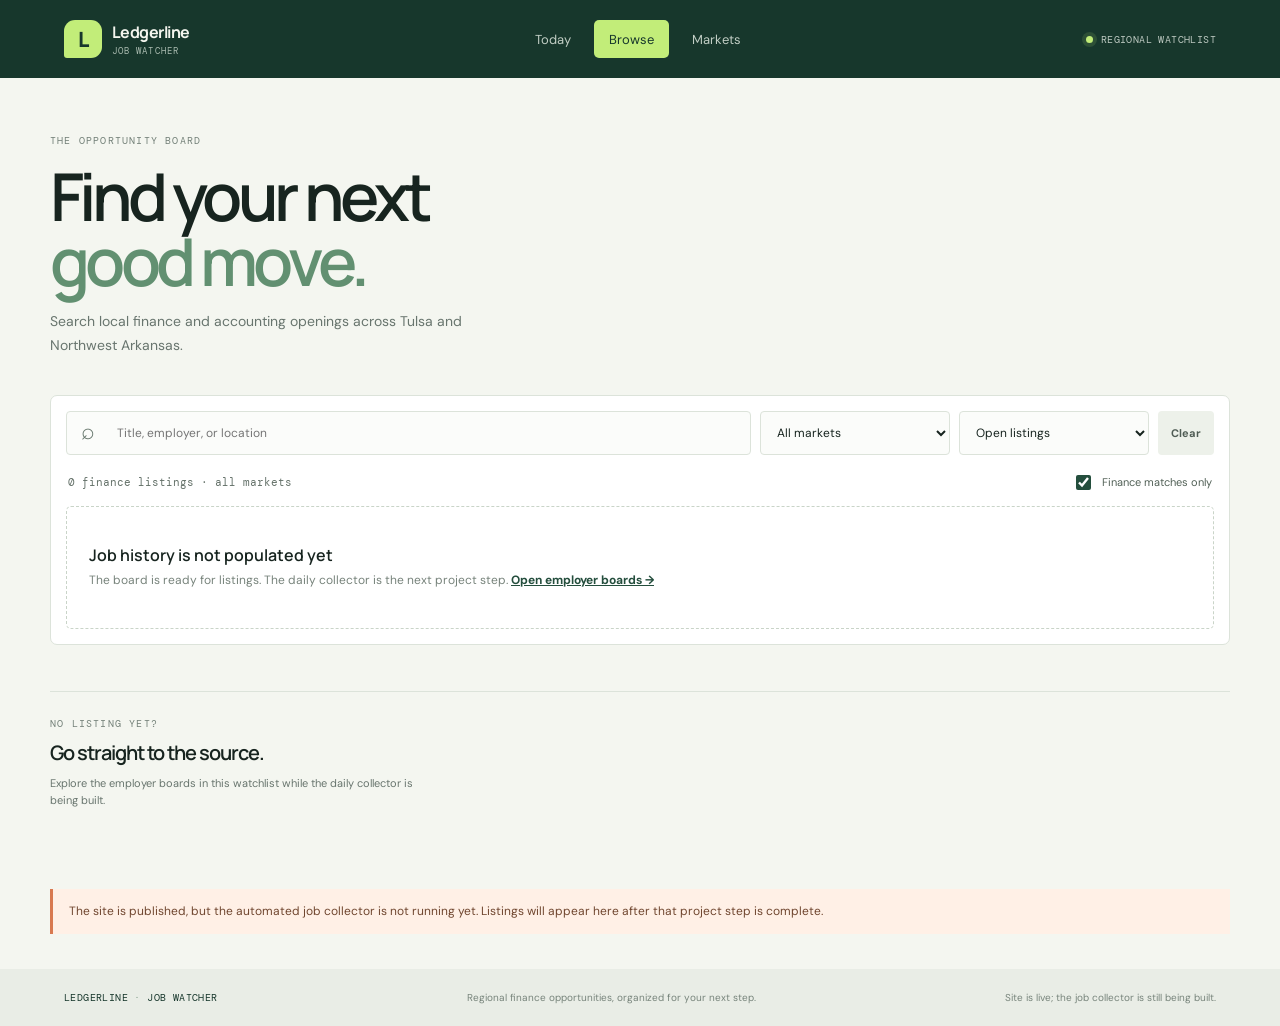
==== site/browse.html @ 21aee6d9 "Build regional finance job watcher site" ====
<!doctype html>
<html lang="en">
<head>
  <meta charset="utf-8">
  <meta name="viewport" content="width=device-width, initial-scale=1">
  <meta name="theme-color" content="#142923">
  <meta name="description" content="Browse finance and accounting jobs in Tulsa and Northwest Arkansas.">
  <title>Browse Jobs · Ledgerline Job Watcher</title>
  <link rel="icon" href="./icon.svg" type="image/svg+xml">
  <link rel="manifest" href="./manifest.webmanifest">
  <link rel="stylesheet" href="./assets/site.css">
  <script src="./assets/app.js" defer></script>
</head>
<body data-page="browse">
  <a class="skip-link" href="#main">Skip to content</a>
  <header class="site-header">
    <a class="brand" href="./index.html" aria-label="Ledgerline Job Watcher home"><span class="brand-mark" aria-hidden="true">L</span><span><strong>Ledgerline</strong><small>JOB WATCHER</small></span></a>
    <nav class="main-nav" aria-label="Main navigation"><a href="./index.html">Today</a><a class="active" href="./browse.html" aria-current="page">Browse</a><a href="./market.html">Markets</a></nav>
    <span class="header-status"><i></i> Regional watchlist</span>
  </header>
  <main id="main" class="page-shell">
    <section class="page-intro">
      <p class="eyebrow eyebrow-dark">THE OPPORTUNITY BOARD</p>
      <h1>Find your next<br><em>good move.</em></h1>
      <p class="intro-subtitle">Search local finance and accounting openings across Tulsa and Northwest Arkansas.</p>
    </section>
    <section class="browse-panel" aria-label="Job search">
      <div class="filter-bar">
        <label class="search-field"><span class="sr-only">Search by title, employer, or location</span><span class="search-icon" aria-hidden="true">⌕</span><input id="job-search" type="search" placeholder="Title, employer, or location" autocomplete="off"></label>
        <label class="select-field"><span class="sr-only">Filter by market</span><select id="market-filter"><option value="all">All markets</option><option value="tulsa_ok">Tulsa area</option><option value="northwest_ar">Northwest Arkansas</option></select></label>
        <label class="select-field"><span class="sr-only">Filter by status</span><select id="status-filter"><option value="open">Open listings</option><option value="all">All tracked listings</option><option value="removed">Removed listings</option></select></label>
        <button class="filter-clear" id="clear-filters" type="button">Clear</button>
      </div>
      <div class="results-toolbar"><p id="result-count" aria-live="polite">Loading listings…</p><label class="checkbox-filter"><input type="checkbox" id="finance-only" checked><span>Finance matches only</span></label></div>
      <div id="job-results" class="job-grid" aria-live="polite"><div class="loading-state">Loading job history…</div></div>
    </section>
    <section class="employer-strip">
      <div><p class="eyebrow eyebrow-dark">NO LISTING YET?</p><h2>Go straight to the source.</h2><p>Explore the employer boards in this watchlist while the daily collector is being built.</p></div>
      <div id="browse-source-links" class="source-link-list"></div>
    </section>
    <div class="notice-bar" id="data-notice" hidden></div>
  </main>
  <footer class="site-footer"><a class="footer-brand" href="./index.html">LEDGERLINE <span>·</span> JOB WATCHER</a><span>Regional finance opportunities, organized for your next step.</span><span id="footer-data-state">Data refreshes with the project’s daily job scan.</span></footer>
</body>
</html>
---- site/assets/site.css ----
@import url('https://fonts.googleapis.com/css2?family=DM+Mono:wght@400;500&family=DM+Sans:wght@400;500;600;700&family=Manrope:wght@400;500;600;700;800&display=swap');

:root {
  color-scheme: light;
  --ink: #17241f;
  --muted: #68756e;
  --paper: #f4f6f0;
  --white: #fff;
  --green: #17372c;
  --green-2: #244e3d;
  --lime: #c2ed79;
  --line: #dce3da;
  --sand: #e8ece3;
  --orange: #d87950;
  --mono: 'DM Mono', ui-monospace, SFMono-Regular, Menlo, monospace;
  --sans: 'DM Sans', -apple-system, BlinkMacSystemFont, 'Segoe UI', sans-serif;
  --display: 'Manrope', var(--sans);
  font-family: var(--sans);
  color: var(--ink);
  background: var(--paper);
  font-synthesis: none;
  text-rendering: optimizeLegibility;
  -webkit-font-smoothing: antialiased;
}

* { box-sizing: border-box; }
html { min-width: 320px; scroll-behavior: smooth; }
body { margin: 0; min-height: 100vh; background: var(--paper); }
a { color: inherit; }
button, input, select { font: inherit; }
button, select { cursor: pointer; }
.sr-only, .skip-link:not(:focus) { position: absolute; width: 1px; height: 1px; padding: 0; margin: -1px; overflow: hidden; clip: rect(0, 0, 0, 0); white-space: nowrap; border: 0; }
.skip-link:focus { position: fixed; z-index: 50; left: 16px; top: 16px; padding: 12px 16px; background: var(--lime); color: var(--ink); border-radius: 4px; }

.site-header { height: 78px; display: flex; align-items: center; justify-content: space-between; padding: 0 max(5vw, calc((100vw - 1280px) / 2)); background: var(--green); color: #f4f5ee; }
.brand { display: inline-flex; gap: 10px; align-items: center; color: inherit; text-decoration: none; }
.brand-mark { display: grid; place-items: center; height: 38px; width: 38px; border-radius: 11px 11px 11px 3px; color: var(--green); background: var(--lime); font: 800 21px var(--display); }
.brand strong { display: block; font: 700 16px var(--display); letter-spacing: -.035em; }
.brand small { display: block; margin-top: 2px; color: #aabbb0; font: 9px var(--mono); letter-spacing: .12em; }
.main-nav { display: flex; align-items: center; gap: 8px; height: 100%; }
.main-nav a { display: grid; place-items: center; height: 38px; padding: 0 15px; border-radius: 5px; color: #c2cec5; text-decoration: none; font-size: 13px; transition: background .18s ease, color .18s ease; }
.main-nav a:hover, .main-nav a.active { color: var(--green); background: var(--lime); }
.header-status { display: inline-flex; align-items: center; gap: 8px; color: #bdc9c1; font: 10px var(--mono); letter-spacing: .04em; text-transform: uppercase; }
.header-status i, .stamp-dot { display: inline-block; width: 7px; height: 7px; background: var(--lime); border-radius: 50%; box-shadow: 0 0 0 4px rgba(194,237,121,.13); }

.page-shell { width: min(1180px, calc(100% - 48px)); margin: 0 auto; }
.hero { position: relative; min-height: 426px; margin-top: 28px; overflow: hidden; display: grid; grid-template-columns: 1.2fr .8fr; border-radius: 10px; background: var(--green); color: white; }
.hero-copy { position: relative; z-index: 1; padding: 58px 7.4%; }
.eyebrow { margin: 0 0 20px; color: #b4c4b9; font: 10px var(--mono); letter-spacing: .12em; text-transform: uppercase; }
.eyebrow-line { display: inline-block; width: 23px; height: 1px; margin: 0 9px 3px 0; background: var(--lime); }
.eyebrow-dark { color: #738078; }
h1, h2, p { margin-top: 0; }
.hero h1, .page-intro h1 { margin: 0; font: 600 clamp(46px, 6vw, 75px)/.98 var(--display); letter-spacing: -.07em; }
.hero h1 em, .page-intro h1 em { color: var(--lime); font-style: normal; }
.hero-intro { max-width: 415px; margin: 22px 0 28px; color: #c1cec5; font-size: 15px; line-height: 1.7; }
.hero-actions { display: flex; align-items: center; gap: 24px; }
.button { display: inline-flex; align-items: center; justify-content: center; gap: 20px; min-height: 46px; padding: 0 18px; border: 0; border-radius: 4px; text-decoration: none; font-size: 12px; font-weight: 700; transition: transform .18s ease, background .18s ease; }
.button:hover { transform: translateY(-2px); }
.button-light { background: var(--lime); color: var(--green); }
.button-light:hover { background: #d0f399; }
.button-dark { margin-top: 10px; background: var(--green); color: white; }
.button-dark:hover { background: var(--green-2); }
.text-link { color: var(--green); text-decoration: none; font-size: 12px; font-weight: 700; }
.text-link span { padding-left: 5px; }
.text-link:hover { text-decoration: underline; text-underline-offset: 3px; }
.light-link { color: #d6e0d9; }
.hero-side { position: relative; display: flex; flex-direction: column; justify-content: center; padding: 40px 11%; overflow: hidden; background: #204536; }
.hero-side:after { position: absolute; content: ''; width: 275px; height: 275px; top: 31%; left: 34%; border: 1px solid rgba(194,237,121,.14); border-radius: 50%; }
.market-stamp { position: relative; z-index: 1; display: flex; align-items: center; gap: 10px; color: #bed0c3; font: 9px var(--mono); letter-spacing: .12em; }
.hero-region { position: relative; z-index: 1; max-width: 280px; margin: 23px 0 21px; font: 500 clamp(25px, 3vw, 37px)/1.17 var(--display); letter-spacing: -.055em; }
.hero-region span { display: block; margin: 4px 0; color: var(--lime); font: 18px var(--mono); }
.hero-rule { position: relative; z-index: 1; width: 47px; height: 2px; background: var(--lime); }
.hero-side-note { position: relative; z-index: 1; margin: 16px 0 0; color: #bfd0c4; font: 11px/1.8 var(--mono); }
.hero-orbit { position: absolute; border: 1px solid rgba(194,237,121,.2); border-radius: 50%; }
.orbit-one { right: -50px; top: -88px; width: 255px; height: 255px; }
.orbit-two { right: 0; top: -37px; width: 155px; height: 155px; }

.section-block { margin-top: 54px; }
.section-heading, .panel-heading { display: flex; align-items: end; justify-content: space-between; gap: 20px; margin-bottom: 20px; }
.section-heading .eyebrow, .panel-heading .eyebrow { margin-bottom: 9px; }
.section-heading h2, .panel-heading h2, .employer-strip h2 { margin: 0; font: 600 23px var(--display); letter-spacing: -.05em; }
.updated-label { margin: 0 0 3px; color: #818b84; font: 10px var(--mono); }
.metric-grid { display: grid; grid-template-columns: repeat(4, 1fr); gap: 13px; }
.metric-card { position: relative; min-height: 138px; padding: 21px; border: 1px solid var(--line); border-radius: 7px; background: #fff; }
.metric-primary { border-color: var(--green); background: var(--green); color: #fff; }
.metric-label, .metric-foot { display: block; }
.metric-label { color: #7b8780; font-size: 11px; }
.metric-primary .metric-label, .metric-primary .metric-foot { color: #c4d0c8; }
.metric-value { display: block; margin: 13px 0 5px; font: 600 34px var(--display); letter-spacing: -.06em; }
.metric-foot { color: #87928b; font-size: 10px; }
.metric-symbol { position: absolute; top: 18px; right: 20px; color: var(--lime); font-size: 17px; }

.content-grid { display: grid; grid-template-columns: 1.55fr .85fr; gap: 15px; }
.panel { position: relative; overflow: hidden; padding: 25px; border: 1px solid var(--line); border-radius: 7px; background: white; }
.recent-panel { min-height: 265px; }
.note-panel { min-height: 265px; padding: 28px; background: #e6eddf; }
.note-panel .eyebrow { margin-bottom: 14px; }
.note-panel h2 { position: relative; z-index: 1; margin: 0 0 14px; font: 600 25px/1.12 var(--display); letter-spacing: -.06em; }
.note-panel p:not(.eyebrow) { position: relative; z-index: 1; max-width: 320px; margin-bottom: 14px; color: #637168; font-size: 12px; line-height: 1.65; }
.note-mark { position: absolute; right: -6px; bottom: -66px; color: rgba(23,55,44,.06); font: 800 220px/.9 var(--display); letter-spacing: -.12em; }
.panel-heading { align-items: center; margin-bottom: 15px; }
.panel-heading h2 { font-size: 20px; }
.compact-list { border-top: 1px solid var(--line); }
.job-row { display: flex; align-items: center; justify-content: space-between; gap: 18px; padding: 15px 1px; border-bottom: 1px solid var(--line); text-decoration: none; }
.job-row:hover .job-title, .job-card:hover .job-title { color: #377353; }
.job-title { display: block; color: var(--ink); font-size: 13px; font-weight: 700; line-height: 1.35; transition: color .15s ease; }
.job-company { display: block; margin-top: 5px; color: var(--muted); font-size: 11px; }
.job-meta { flex-shrink: 0; color: #738078; font: 10px var(--mono); text-align: right; }
.job-meta span { display: block; margin-top: 5px; }
.loading-state, .empty-state { padding: 24px 5px; color: #77837b; font-size: 12px; line-height: 1.65; }
.empty-state strong { display: block; margin-bottom: 5px; color: var(--ink); font: 600 16px var(--display); }
.empty-state a { color: var(--green-2); font-weight: 700; }

.source-section { padding-bottom: 56px; }
.source-grid { display: grid; grid-template-columns: repeat(5, 1fr); gap: 9px; }
.source-card { display: flex; align-items: center; justify-content: space-between; gap: 9px; min-height: 57px; padding: 12px 14px; border: 1px solid var(--line); border-radius: 5px; background: #fff; text-decoration: none; transition: border-color .16s ease, transform .16s ease; }
.source-card:hover { transform: translateY(-2px); border-color: #90ab96; }
.source-card strong { font-size: 11px; line-height: 1.4; }
.source-card span { color: #7f8a83; font: 10px var(--mono); }
.source-arrow { color: var(--green-2) !important; font-size: 15px !important; }
.notice-bar { margin: 0 0 35px; padding: 13px 16px; border-left: 3px solid var(--orange); background: #fff0e6; color: #70462f; font-size: 12px; line-height: 1.55; }
.notice-bar[hidden] { display: none; }

.page-intro { padding: 56px 0 37px; }
.page-intro .eyebrow { margin-bottom: 17px; }
.page-intro h1 { font-size: clamp(44px, 5.5vw, 66px); }
.page-intro h1 em { color: #629071; }
.intro-subtitle { max-width: 480px; margin: 17px 0 0; color: var(--muted); font-size: 14px; line-height: 1.7; }
.browse-panel { padding: 15px; border: 1px solid var(--line); border-radius: 7px; background: #fff; }
.filter-bar { display: grid; grid-template-columns: minmax(200px, 1fr) 190px 190px auto; gap: 9px; }
.search-field, .select-field { display: flex; align-items: center; min-height: 44px; border: 1px solid var(--line); border-radius: 4px; background: #fbfcfa; }
.search-icon { padding: 0 10px 3px 14px; color: #66766c; font-size: 23px; }
.search-field input, .select-field select { width: 100%; height: 42px; padding: 0 12px; border: 0; outline: 0; background: transparent; color: var(--ink); font-size: 12px; }
.select-field select { padding-right: 25px; }
.search-field:focus-within, .select-field:focus-within { border-color: #6f927c; box-shadow: 0 0 0 3px rgba(111,146,124,.12); }
.filter-clear { border: 0; border-radius: 4px; padding: 0 13px; background: #edf1ea; color: #4f5c54; font-size: 11px; font-weight: 700; }
.filter-clear:hover { background: #dfe8dc; }
.results-toolbar { display: flex; align-items: center; justify-content: space-between; gap: 15px; margin: 17px 2px 13px; }
.results-toolbar p { margin: 0; color: #65726a; font: 11px var(--mono); }
.checkbox-filter { display: inline-flex; align-items: center; gap: 8px; color: #516056; font-size: 11px; }
.checkbox-filter input { width: 15px; height: 15px; accent-color: var(--green-2); }
.job-grid { display: grid; grid-template-columns: repeat(2, minmax(0, 1fr)); gap: 10px; }
.job-card { min-height: 132px; padding: 17px; border: 1px solid var(--line); border-radius: 5px; color: inherit; background: #fff; text-decoration: none; transition: border-color .16s ease, transform .16s ease; }
.job-card:hover { transform: translateY(-2px); border-color: #9eb4a3; }
.job-card-top { display: flex; align-items: center; justify-content: space-between; gap: 10px; margin-bottom: 13px; }
.job-badge { display: inline-flex; align-items: center; min-height: 21px; padding: 0 8px; border-radius: 20px; background: #edf3e8; color: #42624e; font: 9px var(--mono); }
.job-badge.removed { background: #f4e9e2; color: #89593e; }
.job-date { color: #87928a; font: 9px var(--mono); }
.job-card .job-title { font-size: 14px; }
.job-card .job-company { margin-top: 6px; }
.job-card-bottom { display: flex; align-items: center; justify-content: space-between; gap: 12px; margin-top: 14px; padding-top: 10px; border-top: 1px solid #edf0eb; color: #78847b; font-size: 10px; }
.job-card-bottom span:last-child { color: var(--green-2); font-weight: 700; }
.job-grid .empty-state { grid-column: 1 / -1; padding: 37px 22px; border: 1px dashed #c9d4c8; border-radius: 5px; }
.employer-strip { display: grid; grid-template-columns: .8fr 1.2fr; gap: 40px; align-items: start; margin: 46px 0 54px; padding: 25px 0; border-top: 1px solid var(--line); }
.employer-strip .eyebrow { margin-bottom: 9px; }
.employer-strip h2 { font-size: 20px; }
.employer-strip p:not(.eyebrow) { max-width: 370px; margin: 9px 0 0; color: var(--muted); font-size: 11px; line-height: 1.6; }
.source-link-list { display: flex; flex-wrap: wrap; gap: 8px; }
.source-pill { display: inline-flex; align-items: center; gap: 8px; padding: 9px 11px; border: 1px solid var(--line); border-radius: 4px; background: white; color: #3b5144; text-decoration: none; font-size: 10px; font-weight: 700; }
.source-pill:hover { border-color: #8daa94; }
.source-pill span { color: #78917e; }

.market-intro { padding-bottom: 28px; }
.market-grid { display: grid; grid-template-columns: repeat(2, minmax(0, 1fr)); gap: 14px; }
.market-card { position: relative; overflow: hidden; min-height: 350px; padding: 24px; border: 1px solid var(--line); border-radius: 7px; background: white; }
.market-card.featured { background: var(--green); color: white; border-color: var(--green); }
.market-card-head { position: relative; z-index: 1; display: flex; align-items: start; justify-content: space-between; gap: 14px; }
.market-card .eyebrow { margin-bottom: 10px; }
.market-card h2 { margin: 0; font: 600 24px var(--display); letter-spacing: -.06em; }
.market-card.featured .eyebrow { color: #aebfb2; }
.market-card.featured .market-card-head p { color: #c0cdc3; }
.market-index { color: #93a198; font: 11px var(--mono); }
.market-big-number { margin: 26px 0 2px; font: 600 58px/.95 var(--display); letter-spacing: -.09em; }
.market-card.featured .market-big-number { color: var(--lime); }
.market-count-label { margin: 0; color: #77847c; font: 10px var(--mono); }
.market-card.featured .market-count-label { color: #b9c9bf; }
.market-chart { display: grid; gap: 12px; margin-top: 27px; }
.bar-row { display: grid; grid-template-columns: minmax(85px, .7fr) 1.3fr 23px; gap: 9px; align-items: center; font-size: 10px; }
.bar-name { overflow: hidden; color: #66736b; text-overflow: ellipsis; white-space: nowrap; }
.featured .bar-name { color: #c2cec6; }
.bar-track { height: 6px; overflow: hidden; border-radius: 8px; background: #edf0eb; }
.featured .bar-track { background: rgba(255,255,255,.13); }
.bar-fill { height: 100%; border-radius: inherit; background: #74a284; }
.featured .bar-fill { background: var(--lime); }
.bar-number { color: #78857d; font: 10px var(--mono); text-align: right; }
.featured .bar-number { color: #c9d5cc; }
.market-card-footer { display: flex; justify-content: space-between; gap: 12px; margin-top: 24px; padding-top: 12px; border-top: 1px solid var(--line); color: #78847b; font-size: 10px; }
.featured .market-card-footer { border-color: rgba(255,255,255,.16); color: #bdc9c1; }
.market-cities { position: absolute; top: 85px; right: 21px; width: 130px; color: rgba(23,55,44,.07); font: 700 62px/.92 var(--display); letter-spacing: -.12em; text-align: right; pointer-events: none; }
.featured .market-cities { color: rgba(194,237,121,.08); }
.watchlist-section { margin-top: 44px; padding-bottom: 50px; }
.market-source-list { display: grid; grid-template-columns: repeat(3, 1fr); gap: 8px; }
.market-source { display: flex; justify-content: space-between; gap: 12px; padding: 11px 13px; border: 1px solid var(--line); border-radius: 4px; background: white; text-decoration: none; }
.market-source strong { font-size: 10px; }
.market-source span { color: #7c897f; font: 9px var(--mono); text-align: right; }
.market-source:hover { border-color: #8daa94; }

.site-footer { display: flex; justify-content: space-between; gap: 18px; align-items: center; padding: 22px max(5vw, calc((100vw - 1280px) / 2)); background: #e9ede6; color: #77847b; font-size: 10px; }
.footer-brand { color: var(--green); text-decoration: none; font: 10px var(--mono); letter-spacing: .04em; white-space: nowrap; }
.footer-brand span { color: #89a48f; }

@media (max-width: 900px) {
  .site-header { padding: 0 24px; }
  .header-status { display: none; }
  .hero { min-height: 380px; }
  .hero-copy { padding: 50px 7%; }
  .hero-side { padding: 32px 9%; }
  .source-grid { grid-template-columns: repeat(3, 1fr); }
  .filter-bar { grid-template-columns: minmax(180px, 1fr) 170px 170px auto; }
  .site-footer { padding: 20px 24px; }
}
@media (max-width: 680px) {
  .site-header { height: auto; min-height: 70px; flex-wrap: wrap; gap: 10px; padding: 13px 18px; }
  .brand-mark { width: 34px; height: 34px; }
  .main-nav { gap: 2px; }
  .main-nav a { height: 34px; padding: 0 10px; font-size: 11px; }
  .page-shell { width: min(100% - 30px, 520px); }
  .hero { grid-template-columns: 1fr; margin-top: 15px; }
  .hero-copy { padding: 38px 25px 32px; }
  .hero h1 { font-size: 51px; }
  .hero-intro { max-width: 355px; font-size: 13px; }
  .hero-actions { flex-wrap: wrap; gap: 15px; }
  .hero-side { min-height: 215px; padding: 27px 25px; }
  .hero-region { max-width: 340px; margin: 15px 0; font-size: 28px; }
  .hero-region span { display: inline; margin: 0 9px; }
  .hero-side-note { margin-top: 10px; }
  .orbit-one { right: 2px; top: -85px; }
  .section-block { margin-top: 39px; }
  .section-heading, .panel-heading { align-items: start; }
  .section-heading h2 { font-size: 20px; }
  .updated-label { max-width: 125px; text-align: right; line-height: 1.5; }
  .metric-grid { grid-template-columns: repeat(2, 1fr); gap: 8px; }
  .metric-card { min-height: 118px; padding: 15px; }
  .metric-value { margin-top: 12px; font-size: 30px; }
  .metric-foot { max-width: 130px; line-height: 1.4; }
  .content-grid { grid-template-columns: 1fr; }
  .panel { padding: 19px; }
  .recent-panel, .note-panel { min-height: auto; }
  .source-grid { grid-template-columns: repeat(2, 1fr); }
  .source-section { padding-bottom: 40px; }
  .page-intro { padding: 40px 0 27px; }
  .page-intro h1 { font-size: 48px; }
  .intro-subtitle { font-size: 12px; }
  .filter-bar { grid-template-columns: 1fr 1fr; }
  .search-field { grid-column: 1 / -1; }
  .filter-clear { min-height: 41px; }
  .results-toolbar { align-items: start; flex-direction: column; gap: 10px; margin: 14px 2px; }
  .job-grid { grid-template-columns: 1fr; }
  .employer-strip { grid-template-columns: 1fr; gap: 17px; margin-top: 32px; }
  .market-grid { grid-template-columns: 1fr; }
  .market-card { min-height: 320px; padding: 20px; }
  .market-source-list { grid-template-columns: repeat(2, 1fr); }
  .site-footer { align-items: start; flex-direction: column; gap: 8px; padding: 19px 18px; }
}
@media (prefers-reduced-motion: reduce) {
  *, *::before, *::after { scroll-behavior: auto !important; transition-duration: .01ms !important; animation-duration: .01ms !important; }
}
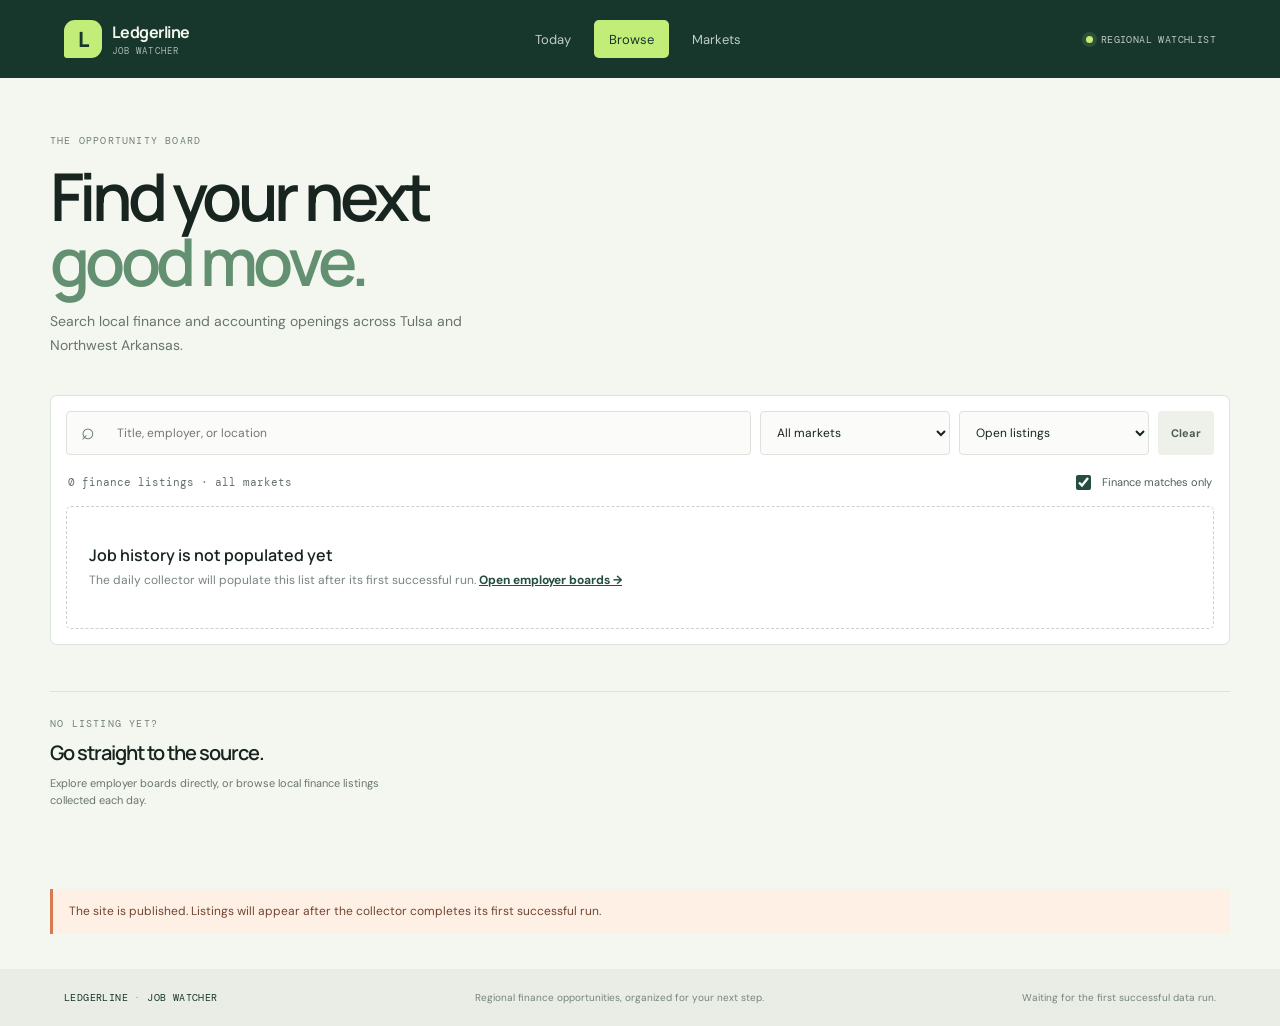
==== commit f0985fe0: "Add daily finance job collection pipeline" ====
--- a/site/browse.html
+++ b/site/browse.html
@@ -35,7 +35,7 @@
       <div id="job-results" class="job-grid" aria-live="polite"><div class="loading-state">Loading job history…</div></div>
     </section>
     <section class="employer-strip">
-      <div><p class="eyebrow eyebrow-dark">NO LISTING YET?</p><h2>Go straight to the source.</h2><p>Explore the employer boards in this watchlist while the daily collector is being built.</p></div>
+      <div><p class="eyebrow eyebrow-dark">NO LISTING YET?</p><h2>Go straight to the source.</h2><p>Explore employer boards directly, or browse local finance listings collected each day.</p></div>
       <div id="browse-source-links" class="source-link-list"></div>
     </section>
     <div class="notice-bar" id="data-notice" hidden></div>
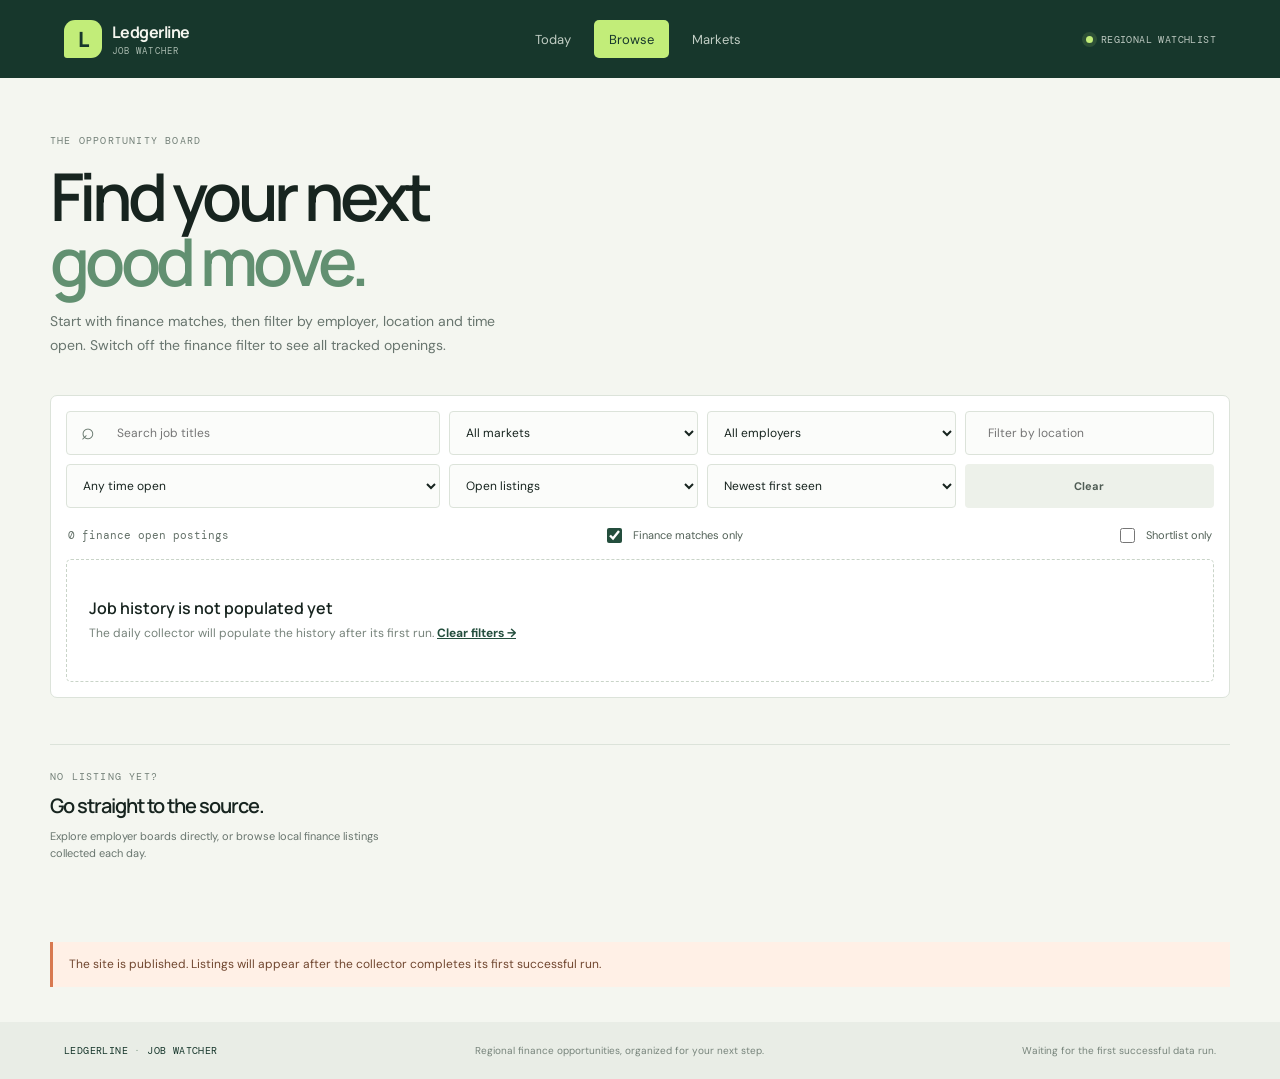
==== commit 1d5185b1: "Complete job watcher rubric and submission files" ====
--- a/site/browse.html
+++ b/site/browse.html
@@ -22,16 +22,20 @@
     <section class="page-intro">
       <p class="eyebrow eyebrow-dark">THE OPPORTUNITY BOARD</p>
       <h1>Find your next<br><em>good move.</em></h1>
-      <p class="intro-subtitle">Search local finance and accounting openings across Tulsa and Northwest Arkansas.</p>
+      <p class="intro-subtitle">Start with finance matches, then filter by employer, location and time open. Switch off the finance filter to see all tracked openings.</p>
     </section>
     <section class="browse-panel" aria-label="Job search">
       <div class="filter-bar">
-        <label class="search-field"><span class="sr-only">Search by title, employer, or location</span><span class="search-icon" aria-hidden="true">⌕</span><input id="job-search" type="search" placeholder="Title, employer, or location" autocomplete="off"></label>
+        <label class="search-field"><span class="sr-only">Search job titles</span><span class="search-icon" aria-hidden="true">⌕</span><input id="job-search" type="search" placeholder="Search job titles" autocomplete="off"></label>
         <label class="select-field"><span class="sr-only">Filter by market</span><select id="market-filter"><option value="all">All markets</option><option value="tulsa_ok">Tulsa area</option><option value="northwest_ar">Northwest Arkansas</option></select></label>
+        <label class="select-field"><span class="sr-only">Filter by employer</span><select id="employer-filter"><option value="all">All employers</option></select></label>
+        <label class="search-field location-field"><span class="sr-only">Filter by location</span><input id="location-filter" type="search" placeholder="Filter by location" autocomplete="off"></label>
+        <label class="select-field"><span class="sr-only">Filter by days open</span><select id="days-open-filter"><option value="all">Any time open</option><option value="0-7">0–7 days open</option><option value="8-30">8–30 days open</option><option value="31-90">31–90 days open</option><option value="90+">More than 90 days</option></select></label>
         <label class="select-field"><span class="sr-only">Filter by status</span><select id="status-filter"><option value="open">Open listings</option><option value="all">All tracked listings</option><option value="removed">Removed listings</option></select></label>
+        <label class="select-field"><span class="sr-only">Sort by first-seen date</span><select id="sort-filter"><option value="newest">Newest first seen</option><option value="oldest">Oldest first seen</option></select></label>
         <button class="filter-clear" id="clear-filters" type="button">Clear</button>
       </div>
-      <div class="results-toolbar"><p id="result-count" aria-live="polite">Loading listings…</p><label class="checkbox-filter"><input type="checkbox" id="finance-only" checked><span>Finance matches only</span></label></div>
+      <div class="results-toolbar"><p id="result-count" aria-live="polite">Loading listings…</p><label class="checkbox-filter"><input type="checkbox" id="finance-only" checked><span>Finance matches only</span></label><label class="checkbox-filter"><input type="checkbox" id="shortlist-only"><span>Shortlist only</span></label></div>
       <div id="job-results" class="job-grid" aria-live="polite"><div class="loading-state">Loading job history…</div></div>
     </section>
     <section class="employer-strip">
--- a/site/assets/site.css
+++ b/site/assets/site.css
@@ -80,7 +80,7 @@
 .section-heading .eyebrow, .panel-heading .eyebrow { margin-bottom: 9px; }
 .section-heading h2, .panel-heading h2, .employer-strip h2 { margin: 0; font: 600 23px var(--display); letter-spacing: -.05em; }
 .updated-label { margin: 0 0 3px; color: #818b84; font: 10px var(--mono); }
-.metric-grid { display: grid; grid-template-columns: repeat(4, 1fr); gap: 13px; }
+.metric-grid { display: grid; grid-template-columns: repeat(5, 1fr); gap: 13px; }
 .metric-card { position: relative; min-height: 138px; padding: 21px; border: 1px solid var(--line); border-radius: 7px; background: #fff; }
 .metric-primary { border-color: var(--green); background: var(--green); color: #fff; }
 .metric-label, .metric-foot { display: block; }
@@ -116,7 +116,10 @@
 .source-card { display: flex; align-items: center; justify-content: space-between; gap: 9px; min-height: 57px; padding: 12px 14px; border: 1px solid var(--line); border-radius: 5px; background: #fff; text-decoration: none; transition: border-color .16s ease, transform .16s ease; }
 .source-card:hover { transform: translateY(-2px); border-color: #90ab96; }
 .source-card strong { font-size: 11px; line-height: 1.4; }
-.source-card span { color: #7f8a83; font: 10px var(--mono); }
+.source-card-meta { display: flex; flex: 0 0 auto; align-items: center; gap: 7px; }
+.source-card .source-arrow { color: var(--green-2); font: 15px var(--mono); }
+.source-card .source-status { padding: 3px 5px; border-radius: 3px; background: #f1efe6; color: #796b3f; font: 8px var(--mono); letter-spacing: .02em; }
+.source-card-pending { border-style: dashed; }
 .source-arrow { color: var(--green-2) !important; font-size: 15px !important; }
 .notice-bar { margin: 0 0 35px; padding: 13px 16px; border-left: 3px solid var(--orange); background: #fff0e6; color: #70462f; font-size: 12px; line-height: 1.55; }
 .notice-bar[hidden] { display: none; }
@@ -252,6 +255,71 @@
   .market-source-list { grid-template-columns: repeat(2, 1fr); }
   .site-footer { align-items: start; flex-direction: column; gap: 8px; padding: 19px 18px; }
 }
+
+@media (min-width: 681px) and (max-width: 1050px) {
+  .metric-grid { grid-template-columns: repeat(3, 1fr); }
+}
 @media (prefers-reduced-motion: reduce) {
   *, *::before, *::after { scroll-behavior: auto !important; transition-duration: .01ms !important; animation-duration: .01ms !important; }
 }
+
+/* Rubric report and interaction additions */
+.filter-bar { grid-template-columns: minmax(210px, 1.5fr) repeat(3, minmax(135px, 1fr)); }
+.location-field { padding-left: 12px; }
+.location-field input { width: 100%; min-width: 0; height: 42px; padding: 0 10px; border: 0; outline: 0; background: transparent; color: var(--ink); font-size: 12px; }
+.location-field:focus-within { border-color: #6f927c; box-shadow: 0 0 0 3px rgba(111,146,124,.12); }
+.source-status-section { padding-bottom: 12px; }
+.source-status-grid { display: grid; grid-template-columns: repeat(4, minmax(0, 1fr)); gap: 9px; }
+.source-status-card { min-width: 0; padding: 13px; border: 1px solid var(--line); border-radius: 5px; background: #fff; }
+.source-status-card.source-failed { border-color: #e7b8a0; background: #fffaf7; }
+.source-status-head { display: flex; align-items: start; justify-content: space-between; gap: 7px; }
+.source-status-head strong { font-size: 11px; line-height: 1.4; }
+.source-status-card p { margin: 9px 0 0; color: #758078; font: 9px var(--mono); }
+.source-status-card small { display: block; margin-top: 8px; color: #89593e; font-size: 9px; line-height: 1.4; overflow-wrap: anywhere; }
+.run-pill { flex: 0 0 auto; padding: 3px 5px; border-radius: 3px; font: 8px var(--mono); letter-spacing: .02em; }
+.run-ok { background: #edf3e8; color: #42624e; }
+.run-failed { background: #f8e9e1; color: #89593e; }
+.run-unknown { background: #f0f0eb; color: #778078; }
+.job-card { color: var(--ink); }
+.job-card-actions { display: inline-flex; align-items: center; gap: 9px; }
+.star-button { display: grid; place-items: center; width: 31px; height: 31px; padding: 0; border: 1px solid var(--line); border-radius: 50%; background: #fff; color: #6e7c73; font-size: 19px; line-height: 1; }
+.star-button:hover, .star-button[aria-pressed="true"] { border-color: #b9cf86; background: #f4f9e9; color: #526f34; }
+.job-card-bottom { align-items: end; }
+.apply-link { color: var(--green-2); font-size: 10px; font-weight: 700; text-decoration: none; white-space: nowrap; }
+.apply-link:hover { text-decoration: underline; text-underline-offset: 3px; }
+.apply-link.disabled { color: #8a928b; }
+.report-section { padding-bottom: 10px; }
+.report-grid { display: grid; grid-template-columns: repeat(2, minmax(0, 1fr)); gap: 14px; }
+.report-card { min-width: 0; padding: 22px; border: 1px solid var(--line); border-radius: 7px; background: #fff; }
+.report-card h3 { margin: 0 0 9px; font: 600 18px/1.25 var(--display); letter-spacing: -.045em; }
+.report-card > p { min-height: 49px; margin: 0; color: var(--muted); font-size: 11px; line-height: 1.6; }
+.report-chart { margin-top: 17px; }
+.chart-list { display: grid; max-height: 340px; gap: 10px; overflow: auto; padding-right: 3px; }
+.chart-empty { padding: 17px; border: 1px dashed #c9d4c8; border-radius: 4px; color: #77837b; font-size: 11px; line-height: 1.5; }
+.trend-chart { display: grid; max-height: 340px; gap: 9px; overflow: auto; padding-right: 3px; }
+.trend-row { display: grid; grid-template-columns: 90px 1fr 1fr; align-items: center; gap: 10px; font: 9px var(--mono); }
+.trend-series { position: relative; min-height: 23px; display: flex; align-items: center; overflow: hidden; padding: 0 7px; border-radius: 3px; background: #f0f3ed; color: #57665c; white-space: nowrap; }
+.trend-fill { position: absolute; left: 0; top: 0; bottom: 0; border-radius: inherit; opacity: .3; }
+.trend-all { background: #6d9a7c; }
+.trend-role { background: #b4d56d; }
+.trend-series > span { position: relative; z-index: 1; }
+.chart-legend { display: flex; flex-wrap: wrap; gap: 15px; margin-top: 10px; color: #758078; font: 9px var(--mono); }
+.chart-legend span { display: inline-flex; align-items: center; gap: 6px; }
+.chart-legend i { display: inline-block; width: 9px; height: 9px; border-radius: 2px; }
+.legend-all { background: #6d9a7c; }
+.legend-role { background: #b4d56d; }
+
+@media (max-width: 900px) {
+  .filter-bar { grid-template-columns: repeat(3, minmax(0, 1fr)); }
+  .source-status-grid { grid-template-columns: repeat(3, minmax(0, 1fr)); }
+}
+@media (max-width: 680px) {
+  .filter-bar { grid-template-columns: repeat(2, minmax(0, 1fr)); }
+  .filter-bar .search-field:first-child { grid-column: 1 / -1; }
+  .source-status-grid { grid-template-columns: repeat(2, minmax(0, 1fr)); }
+  .report-grid { grid-template-columns: 1fr; }
+  .report-card { padding: 18px; }
+  .report-card > p { min-height: 0; }
+  .trend-row { grid-template-columns: 73px 1fr 1fr; gap: 6px; font-size: 8px; }
+  .job-card-bottom { align-items: start; flex-direction: column; }
+}
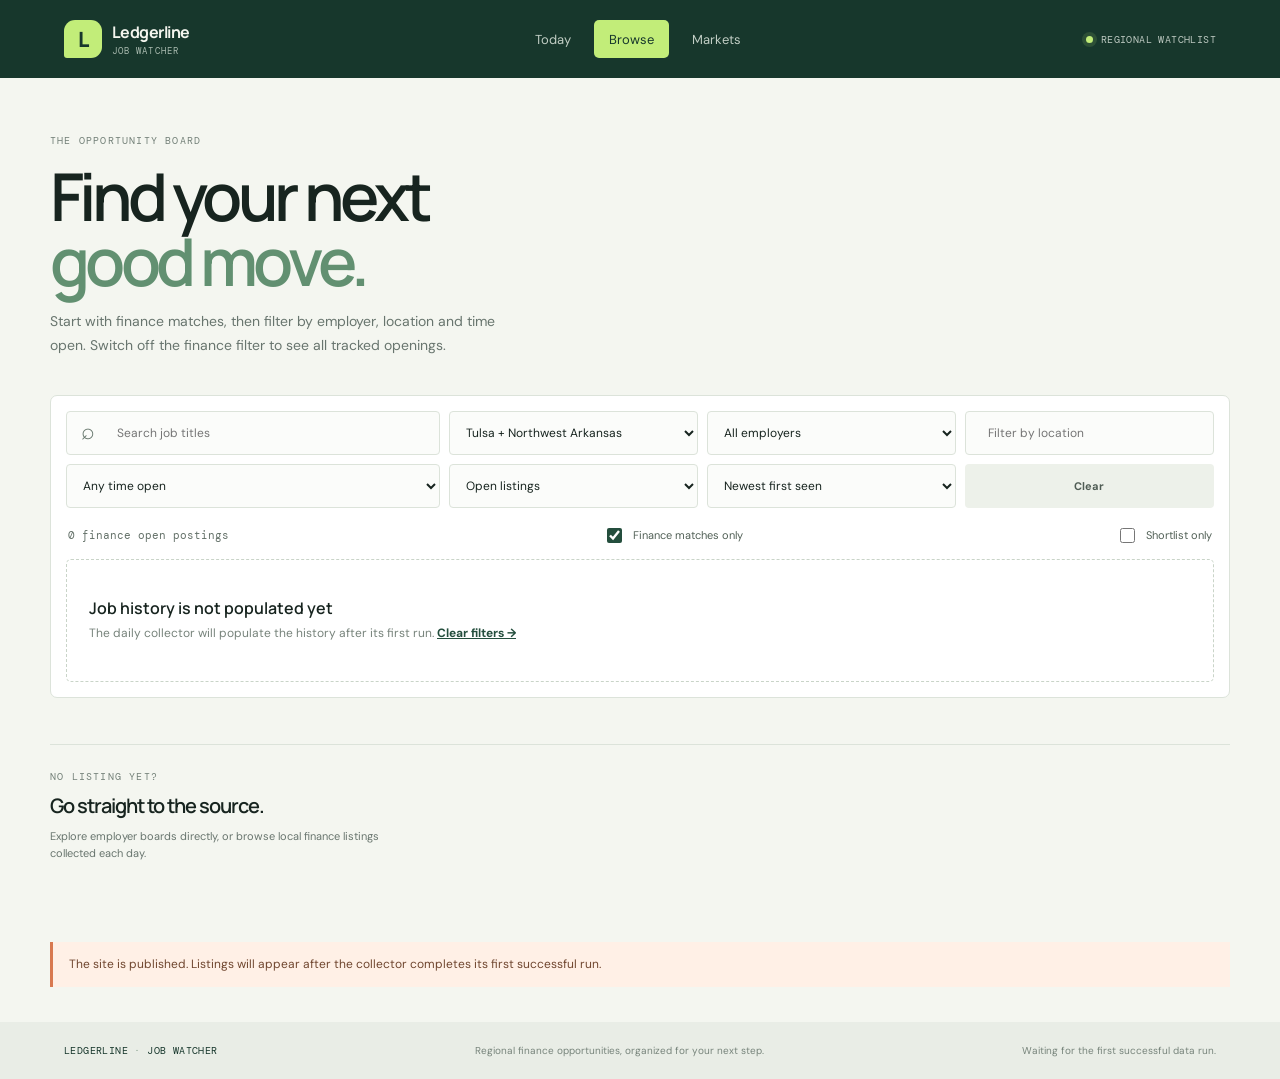
==== commit 7dcdd234: "Align job history and reports with rubric" ====
--- a/site/browse.html
+++ b/site/browse.html
@@ -27,11 +27,11 @@
     <section class="browse-panel" aria-label="Job search">
       <div class="filter-bar">
         <label class="search-field"><span class="sr-only">Search job titles</span><span class="search-icon" aria-hidden="true">⌕</span><input id="job-search" type="search" placeholder="Search job titles" autocomplete="off"></label>
-        <label class="select-field"><span class="sr-only">Filter by market</span><select id="market-filter"><option value="all">All markets</option><option value="tulsa_ok">Tulsa area</option><option value="northwest_ar">Northwest Arkansas</option></select></label>
+        <label class="select-field"><span class="sr-only">Filter by market</span><select id="market-filter"><option value="target" selected>Tulsa + Northwest Arkansas</option><option value="tulsa_ok">Tulsa area</option><option value="northwest_ar">Northwest Arkansas</option><option value="all">All locations</option><option value="outside">Outside target markets</option></select></label>
         <label class="select-field"><span class="sr-only">Filter by employer</span><select id="employer-filter"><option value="all">All employers</option></select></label>
         <label class="search-field location-field"><span class="sr-only">Filter by location</span><input id="location-filter" type="search" placeholder="Filter by location" autocomplete="off"></label>
         <label class="select-field"><span class="sr-only">Filter by days open</span><select id="days-open-filter"><option value="all">Any time open</option><option value="0-7">0–7 days open</option><option value="8-30">8–30 days open</option><option value="31-90">31–90 days open</option><option value="90+">More than 90 days</option></select></label>
-        <label class="select-field"><span class="sr-only">Filter by status</span><select id="status-filter"><option value="open">Open listings</option><option value="all">All tracked listings</option><option value="removed">Removed listings</option></select></label>
+        <label class="select-field"><span class="sr-only">Filter by status</span><select id="status-filter"><option value="open">Open listings</option><option value="all">All tracked listings</option><option value="removed">Removed listings</option><option value="archived">Archived source history</option></select></label>
         <label class="select-field"><span class="sr-only">Sort by first-seen date</span><select id="sort-filter"><option value="newest">Newest first seen</option><option value="oldest">Oldest first seen</option></select></label>
         <button class="filter-clear" id="clear-filters" type="button">Clear</button>
       </div>
--- a/site/assets/site.css
+++ b/site/assets/site.css
@@ -119,7 +119,8 @@
 .source-card-meta { display: flex; flex: 0 0 auto; align-items: center; gap: 7px; }
 .source-card .source-arrow { color: var(--green-2); font: 15px var(--mono); }
 .source-card .source-status { padding: 3px 5px; border-radius: 3px; background: #f1efe6; color: #796b3f; font: 8px var(--mono); letter-spacing: .02em; }
-.source-card-pending { border-style: dashed; }
+.source-card .source-status-supplemental { background: #edf0f4; color: #5f6977; }
+.source-card-pending, .source-card-supplemental { border-style: dashed; }
 .source-arrow { color: var(--green-2) !important; font-size: 15px !important; }
 .notice-bar { margin: 0 0 35px; padding: 13px 16px; border-left: 3px solid var(--orange); background: #fff0e6; color: #70462f; font-size: 12px; line-height: 1.55; }
 .notice-bar[hidden] { display: none; }
@@ -148,6 +149,7 @@
 .job-card-top { display: flex; align-items: center; justify-content: space-between; gap: 10px; margin-bottom: 13px; }
 .job-badge { display: inline-flex; align-items: center; min-height: 21px; padding: 0 8px; border-radius: 20px; background: #edf3e8; color: #42624e; font: 9px var(--mono); }
 .job-badge.removed { background: #f4e9e2; color: #89593e; }
+.job-badge.archived { background: #eeeef2; color: #626375; }
 .job-date { color: #87928a; font: 9px var(--mono); }
 .job-card .job-title { font-size: 14px; }
 .job-card .job-company { margin-top: 6px; }
@@ -289,6 +291,7 @@
 .apply-link:hover { text-decoration: underline; text-underline-offset: 3px; }
 .apply-link.disabled { color: #8a928b; }
 .report-section { padding-bottom: 10px; }
+.report-scope-note { max-width: 850px; margin: -8px 0 22px; color: #66736a; font-size: 12px; line-height: 1.65; }
 .report-grid { display: grid; grid-template-columns: repeat(2, minmax(0, 1fr)); gap: 14px; }
 .report-card { min-width: 0; padding: 22px; border: 1px solid var(--line); border-radius: 7px; background: #fff; }
 .report-card h3 { margin: 0 0 9px; font: 600 18px/1.25 var(--display); letter-spacing: -.045em; }
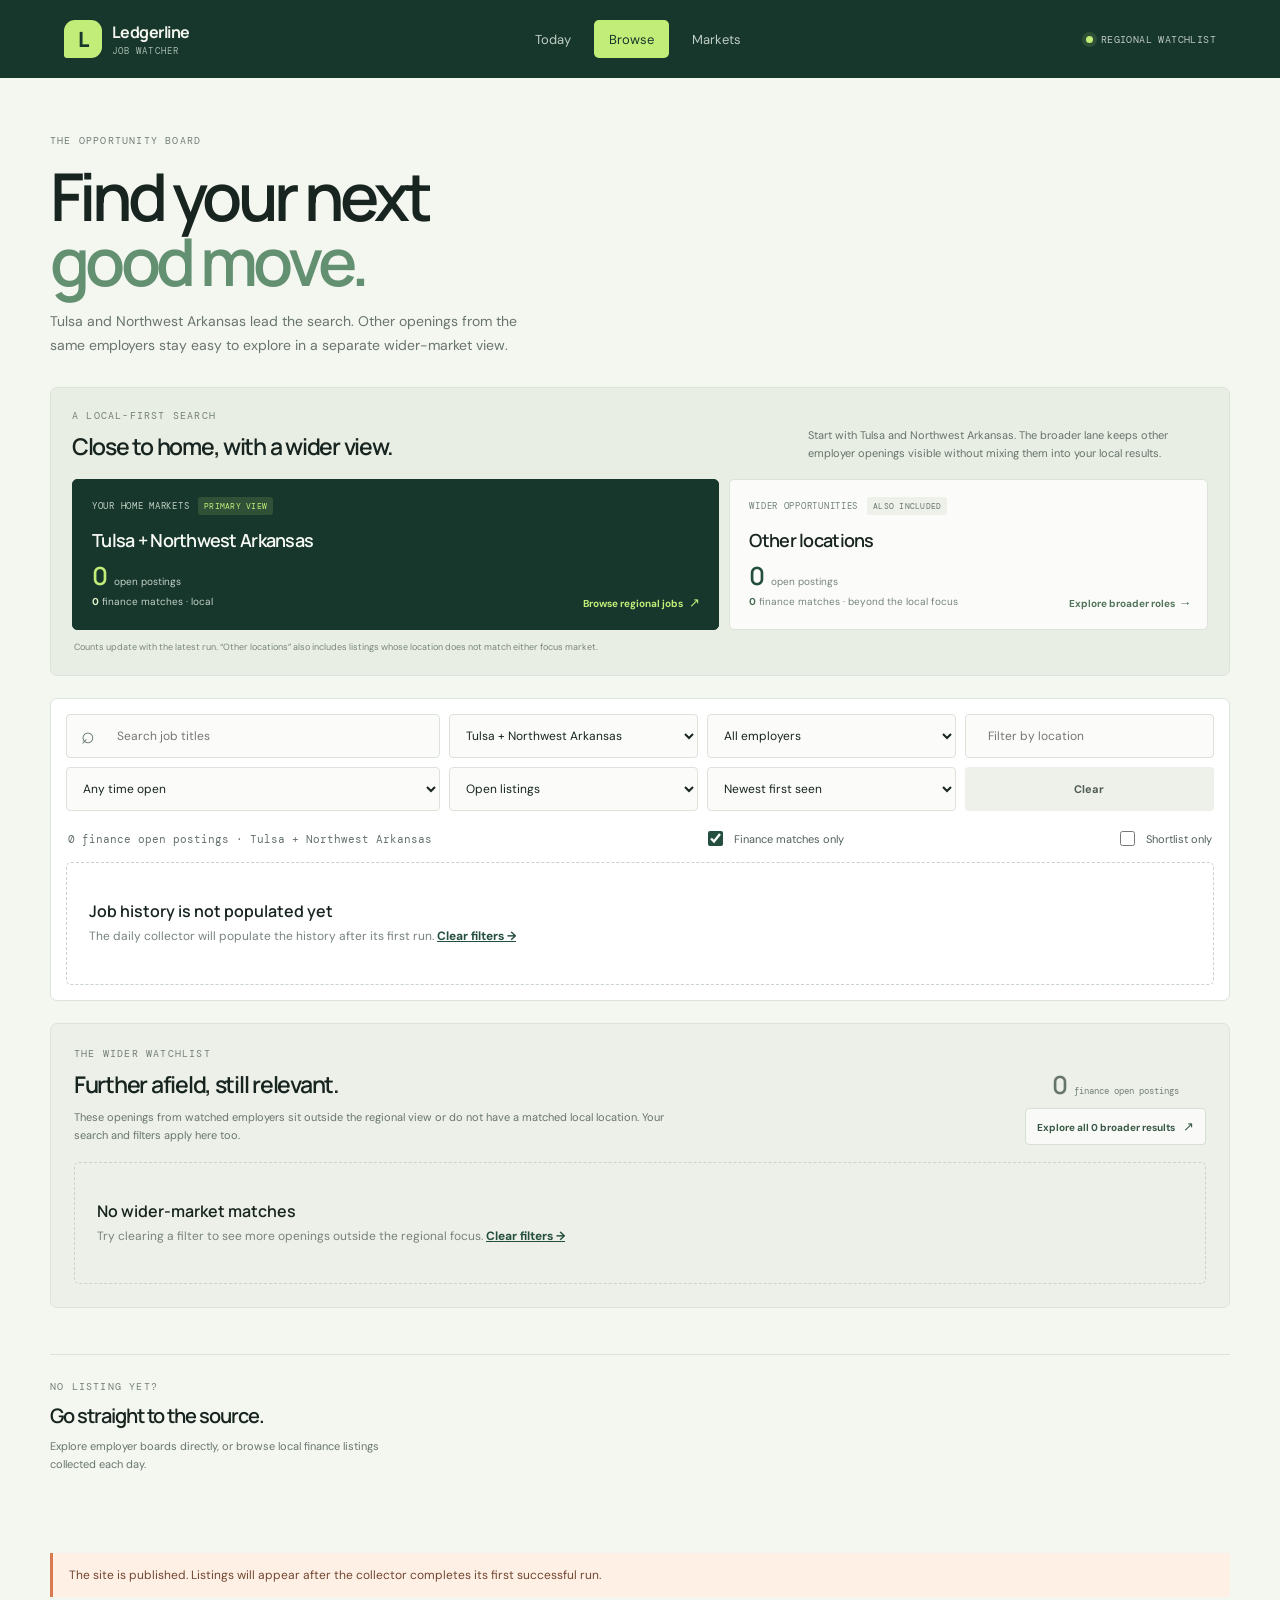
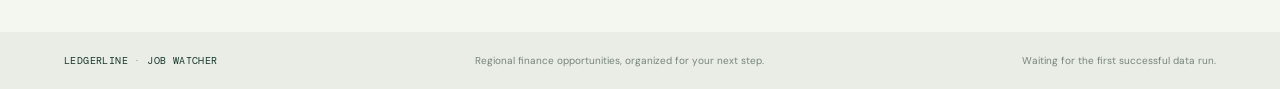
==== commit d18d22f0: "Emphasize local jobs and surface wider openings" ====
--- a/site/browse.html
+++ b/site/browse.html
@@ -22,12 +22,35 @@
     <section class="page-intro">
       <p class="eyebrow eyebrow-dark">THE OPPORTUNITY BOARD</p>
       <h1>Find your next<br><em>good move.</em></h1>
-      <p class="intro-subtitle">Start with finance matches, then filter by employer, location and time open. Switch off the finance filter to see all tracked openings.</p>
+      <p class="intro-subtitle">Tulsa and Northwest Arkansas lead the search. Other openings from the same employers stay easy to explore in a separate wider-market view.</p>
+    </section>
+    <section class="regional-focus" aria-labelledby="regional-focus-title">
+      <div class="regional-focus-head">
+        <div><p class="eyebrow eyebrow-dark">A LOCAL-FIRST SEARCH</p><h2 id="regional-focus-title">Close to home, with a wider view.</h2></div>
+        <p class="regional-focus-copy">Start with Tulsa and Northwest Arkansas. The broader lane keeps other employer openings visible without mixing them into your local results.</p>
+      </div>
+      <div class="focus-market-grid">
+        <button class="focus-market-card focus-market-local" id="focus-local" type="button" data-market-choice="target" aria-pressed="true">
+          <span class="focus-market-kicker">YOUR HOME MARKETS <span class="focus-market-tag">PRIMARY VIEW</span></span>
+          <strong class="focus-market-name">Tulsa + Northwest Arkansas</strong>
+          <span class="focus-market-numbers"><b id="focus-local-open">—</b><span>open postings</span></span>
+          <span class="focus-market-detail"><b id="focus-local-finance">—</b> finance matches · local</span>
+          <span class="focus-market-action">Browse regional jobs <i aria-hidden="true">↗</i></span>
+        </button>
+        <button class="focus-market-card focus-market-beyond" id="focus-beyond" type="button" data-market-choice="outside" aria-pressed="false">
+          <span class="focus-market-kicker">WIDER OPPORTUNITIES <span class="focus-market-tag">ALSO INCLUDED</span></span>
+          <strong class="focus-market-name">Other locations</strong>
+          <span class="focus-market-numbers"><b id="focus-beyond-open">—</b><span>open postings</span></span>
+          <span class="focus-market-detail"><b id="focus-beyond-finance">—</b> finance matches · beyond the local focus</span>
+          <span class="focus-market-action">Explore broader roles <i aria-hidden="true">→</i></span>
+        </button>
+      </div>
+      <p class="focus-footnote">Counts update with the latest run. “Other locations” also includes listings whose location does not match either focus market.</p>
     </section>
     <section class="browse-panel" aria-label="Job search">
       <div class="filter-bar">
         <label class="search-field"><span class="sr-only">Search job titles</span><span class="search-icon" aria-hidden="true">⌕</span><input id="job-search" type="search" placeholder="Search job titles" autocomplete="off"></label>
-        <label class="select-field"><span class="sr-only">Filter by market</span><select id="market-filter"><option value="target" selected>Tulsa + Northwest Arkansas</option><option value="tulsa_ok">Tulsa area</option><option value="northwest_ar">Northwest Arkansas</option><option value="all">All locations</option><option value="outside">Outside target markets</option></select></label>
+        <label class="select-field"><span class="sr-only">Filter by market</span><select id="market-filter"><option value="target" selected>Tulsa + Northwest Arkansas</option><option value="tulsa_ok">Tulsa area</option><option value="northwest_ar">Northwest Arkansas</option><option value="all">All locations</option><option value="outside">Other / unclassified locations</option></select></label>
         <label class="select-field"><span class="sr-only">Filter by employer</span><select id="employer-filter"><option value="all">All employers</option></select></label>
         <label class="search-field location-field"><span class="sr-only">Filter by location</span><input id="location-filter" type="search" placeholder="Filter by location" autocomplete="off"></label>
         <label class="select-field"><span class="sr-only">Filter by days open</span><select id="days-open-filter"><option value="all">Any time open</option><option value="0-7">0–7 days open</option><option value="8-30">8–30 days open</option><option value="31-90">31–90 days open</option><option value="90+">More than 90 days</option></select></label>
@@ -38,6 +61,17 @@
       <div class="results-toolbar"><p id="result-count" aria-live="polite">Loading listings…</p><label class="checkbox-filter"><input type="checkbox" id="finance-only" checked><span>Finance matches only</span></label><label class="checkbox-filter"><input type="checkbox" id="shortlist-only"><span>Shortlist only</span></label></div>
       <div id="job-results" class="job-grid" aria-live="polite"><div class="loading-state">Loading job history…</div></div>
     </section>
+    <section class="beyond-region" id="beyond-region" aria-labelledby="beyond-region-title" hidden>
+      <div class="beyond-region-head">
+        <div>
+          <p class="eyebrow eyebrow-dark">THE WIDER WATCHLIST</p>
+          <h2 id="beyond-region-title">Further afield, still relevant.</h2>
+          <p>These openings from watched employers sit outside the regional view or do not have a matched local location. Your search and filters apply here too.</p>
+        </div>
+        <div class="beyond-region-aside"><strong id="beyond-region-count">—</strong><span id="beyond-region-count-label">matching postings</span><button id="browse-beyond-all" type="button">Explore all broader results <span aria-hidden="true">↗</span></button></div>
+      </div>
+      <div id="beyond-region-results" class="job-grid beyond-region-grid" aria-live="polite"></div>
+    </section>
     <section class="employer-strip">
       <div><p class="eyebrow eyebrow-dark">NO LISTING YET?</p><h2>Go straight to the source.</h2><p>Explore employer boards directly, or browse local finance listings collected each day.</p></div>
       <div id="browse-source-links" class="source-link-list"></div>
--- a/site/assets/site.css
+++ b/site/assets/site.css
@@ -278,6 +278,68 @@
 .source-status-head strong { font-size: 11px; line-height: 1.4; }
 .source-status-card p { margin: 9px 0 0; color: #758078; font: 9px var(--mono); }
 .source-status-card small { display: block; margin-top: 8px; color: #89593e; font-size: 9px; line-height: 1.4; overflow-wrap: anywhere; }
+
+.regional-focus { margin: -8px 0 22px; padding: 21px; border: 1px solid var(--line); border-radius: 7px; background: #e9eee5; }
+.regional-focus-head { display: flex; align-items: end; justify-content: space-between; gap: 25px; margin-bottom: 17px; }
+.regional-focus-head .eyebrow { margin-bottom: 8px; }
+.regional-focus-head h2, .beyond-region-head h2 { margin: 0; font: 600 23px var(--display); letter-spacing: -.055em; }
+.regional-focus-copy { max-width: 400px; margin: 0; color: #65736a; font-size: 11px; line-height: 1.65; }
+.focus-market-grid { display: grid; grid-template-columns: 1.15fr .85fr; gap: 10px; }
+.focus-market-card { position: relative; display: grid; min-width: 0; min-height: 151px; padding: 17px 19px; border: 1px solid #dbe3d8; border-radius: 5px; background: #fbfcfa; color: var(--ink); text-align: left; transition: transform .16s ease, border-color .16s ease, background .16s ease; }
+.focus-market-card:hover { transform: translateY(-2px); border-color: #92aa97; }
+.focus-market-card[aria-pressed="true"] { border-color: var(--green); background: var(--green); color: #f8faf5; }
+.focus-market-card.focus-market-beyond[aria-pressed="true"] { border-color: #365d49; background: #294b3c; }
+.focus-market-kicker { display: flex; align-items: center; gap: 9px; color: #718077; font: 9px var(--mono); letter-spacing: .08em; }
+.focus-market-card[aria-pressed="true"] .focus-market-kicker { color: #c2d1c5; }
+.focus-market-tag { padding: 4px 6px; border-radius: 3px; background: #eef1e9; color: #68766c; font: 8px var(--mono); letter-spacing: .03em; }
+.focus-market-card[aria-pressed="true"] .focus-market-tag { background: rgba(194,237,121,.14); color: var(--lime); }
+.focus-market-name { margin-top: 10px; font: 600 18px var(--display); letter-spacing: -.04em; }
+.focus-market-numbers { display: flex; align-items: baseline; gap: 7px; margin-top: 8px; }
+.focus-market-numbers b { color: var(--green-2); font: 600 25px/.95 var(--display); letter-spacing: -.06em; }
+.focus-market-numbers span, .focus-market-detail { color: #76837a; font-size: 10px; }
+.focus-market-card[aria-pressed="true"] .focus-market-numbers b { color: var(--lime); }
+.focus-market-card[aria-pressed="true"] .focus-market-numbers span, .focus-market-card[aria-pressed="true"] .focus-market-detail { color: #c4d0c7; }
+.focus-market-detail { margin-top: 4px; }
+.focus-market-detail b { color: #496b53; font-weight: 700; }
+.focus-market-card[aria-pressed="true"] .focus-market-detail b { color: #e2f2cb; }
+.focus-market-action { position: absolute; right: 18px; bottom: 18px; color: #52735a; font-size: 10px; font-weight: 700; }
+.focus-market-action i { margin-left: 4px; font: normal 13px var(--mono); }
+.focus-market-card[aria-pressed="true"] .focus-market-action { color: var(--lime); }
+.focus-footnote { margin: 11px 2px 0; color: #77847b; font-size: 9px; line-height: 1.5; }
+.beyond-region { margin: 22px 0 0; padding: 23px; border: 1px solid #dce3da; border-radius: 7px; background: #edf0e9; }
+.beyond-region-head { display: flex; align-items: end; justify-content: space-between; gap: 24px; margin-bottom: 17px; }
+.beyond-region-head .eyebrow { margin-bottom: 8px; }
+.beyond-region-head p:not(.eyebrow) { max-width: 610px; margin: 8px 0 0; color: #68756e; font-size: 11px; line-height: 1.65; }
+.beyond-region-aside { display: grid; flex: 0 0 auto; grid-template-columns: auto auto; align-items: baseline; column-gap: 8px; }
+.beyond-region-aside strong { color: #65756a; font: 600 25px/.95 var(--display); letter-spacing: -.06em; text-align: right; }
+.beyond-region-aside > span { color: #748177; font: 9px var(--mono); }
+.beyond-region-aside button { grid-column: 1 / -1; margin-top: 11px; padding: 9px 11px; border: 1px solid #d6dfd4; border-radius: 4px; background: #f9faf7; color: #385846; font-size: 10px; font-weight: 700; }
+.beyond-region-aside button:hover { border-color: #8ea690; background: white; }
+.beyond-region-aside button span { margin-left: 6px; font: 13px var(--mono); }
+.beyond-region-grid { grid-template-columns: repeat(3, minmax(0, 1fr)); }
+.job-card-beyond { border-color: #dce3da; background: #f9faf7; }
+.job-card-beyond:hover { border-color: #bdcdbd; }
+.job-card-badges { display: flex; flex-wrap: wrap; align-items: center; gap: 5px; }
+.job-badge.beyond-market-badge { background: #f2e8dc; color: #805c39; }
+.beyond-region[hidden] { display: none; }
+
+@media (max-width: 900px) {
+  .regional-focus-head { align-items: start; flex-direction: column; gap: 10px; }
+  .regional-focus-copy { max-width: 650px; }
+  .beyond-region-grid { grid-template-columns: repeat(2, minmax(0, 1fr)); }
+}
+@media (max-width: 680px) {
+  .regional-focus { margin-top: -6px; padding: 16px; }
+  .regional-focus-head h2, .beyond-region-head h2 { font-size: 20px; }
+  .focus-market-grid { grid-template-columns: 1fr; }
+  .focus-market-card { min-height: 144px; padding: 15px; }
+  .focus-market-action { right: 15px; bottom: 15px; }
+  .beyond-region { padding: 17px; }
+  .beyond-region-head { align-items: start; flex-direction: column; gap: 14px; }
+  .beyond-region-aside { grid-template-columns: auto auto; }
+  .beyond-region-aside strong { text-align: left; }
+  .beyond-region-grid { grid-template-columns: 1fr; }
+}
 .run-pill { flex: 0 0 auto; padding: 3px 5px; border-radius: 3px; font: 8px var(--mono); letter-spacing: .02em; }
 .run-ok { background: #edf3e8; color: #42624e; }
 .run-failed { background: #f8e9e1; color: #89593e; }
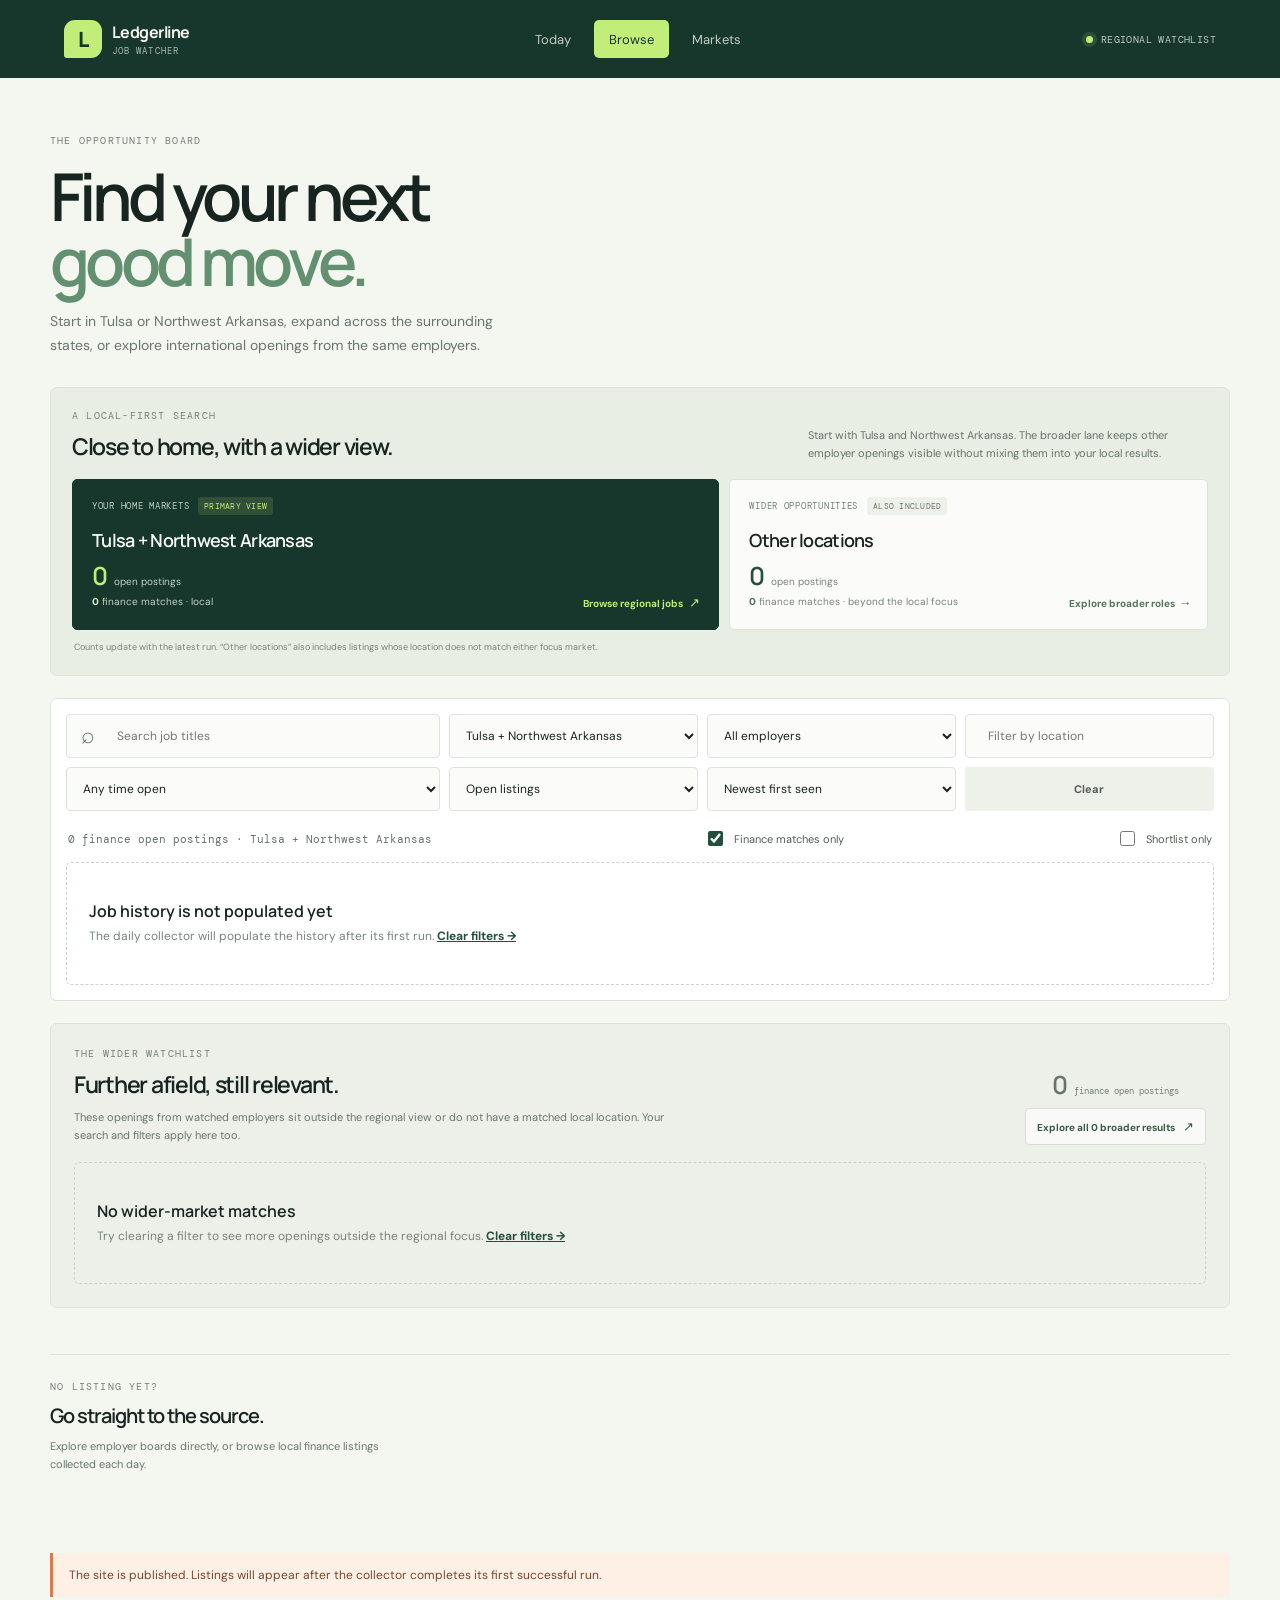
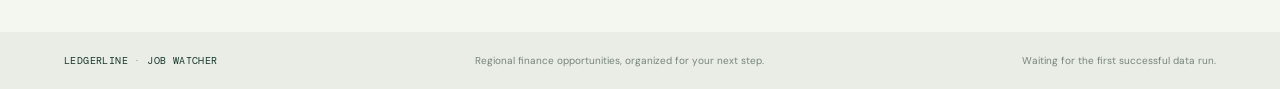
==== commit 9f415a52: "Prioritize regional and international market views" ====
--- a/site/browse.html
+++ b/site/browse.html
@@ -22,7 +22,7 @@
     <section class="page-intro">
       <p class="eyebrow eyebrow-dark">THE OPPORTUNITY BOARD</p>
       <h1>Find your next<br><em>good move.</em></h1>
-      <p class="intro-subtitle">Tulsa and Northwest Arkansas lead the search. Other openings from the same employers stay easy to explore in a separate wider-market view.</p>
+      <p class="intro-subtitle">Start in Tulsa or Northwest Arkansas, expand across the surrounding states, or explore international openings from the same employers.</p>
     </section>
     <section class="regional-focus" aria-labelledby="regional-focus-title">
       <div class="regional-focus-head">
@@ -50,7 +50,7 @@
     <section class="browse-panel" aria-label="Job search">
       <div class="filter-bar">
         <label class="search-field"><span class="sr-only">Search job titles</span><span class="search-icon" aria-hidden="true">⌕</span><input id="job-search" type="search" placeholder="Search job titles" autocomplete="off"></label>
-        <label class="select-field"><span class="sr-only">Filter by market</span><select id="market-filter"><option value="target" selected>Tulsa + Northwest Arkansas</option><option value="tulsa_ok">Tulsa area</option><option value="northwest_ar">Northwest Arkansas</option><option value="all">All locations</option><option value="outside">Other / unclassified locations</option></select></label>
+        <label class="select-field"><span class="sr-only">Filter by market</span><select id="market-filter"><option value="target" selected>Tulsa + Northwest Arkansas</option><option value="tulsa_ok">Tulsa area</option><option value="northwest_ar">Northwest Arkansas</option><option value="region">Surrounding region</option><option value="international">International</option><option value="all">All locations</option><option value="outside">Other / unclassified locations</option></select></label>
         <label class="select-field"><span class="sr-only">Filter by employer</span><select id="employer-filter"><option value="all">All employers</option></select></label>
         <label class="search-field location-field"><span class="sr-only">Filter by location</span><input id="location-filter" type="search" placeholder="Filter by location" autocomplete="off"></label>
         <label class="select-field"><span class="sr-only">Filter by days open</span><select id="days-open-filter"><option value="all">Any time open</option><option value="0-7">0–7 days open</option><option value="8-30">8–30 days open</option><option value="31-90">31–90 days open</option><option value="90+">More than 90 days</option></select></label>
--- a/site/assets/site.css
+++ b/site/assets/site.css
@@ -107,6 +107,9 @@
 .job-company { display: block; margin-top: 5px; color: var(--muted); font-size: 11px; }
 .job-meta { flex-shrink: 0; color: #738078; font: 10px var(--mono); text-align: right; }
 .job-meta span { display: block; margin-top: 5px; }
+.job-row-regional .job-meta span { color: #42624e; font-weight: 700; }
+.job-row-international .job-meta span { color: #7d6250; }
+.job-row-regional { background: linear-gradient(90deg, rgba(237,243,232,.54), transparent 65%); }
 .loading-state, .empty-state { padding: 24px 5px; color: #77837b; font-size: 12px; line-height: 1.65; }
 .empty-state strong { display: block; margin-bottom: 5px; color: var(--ink); font: 600 16px var(--display); }
 .empty-state a { color: var(--green-2); font-weight: 700; }
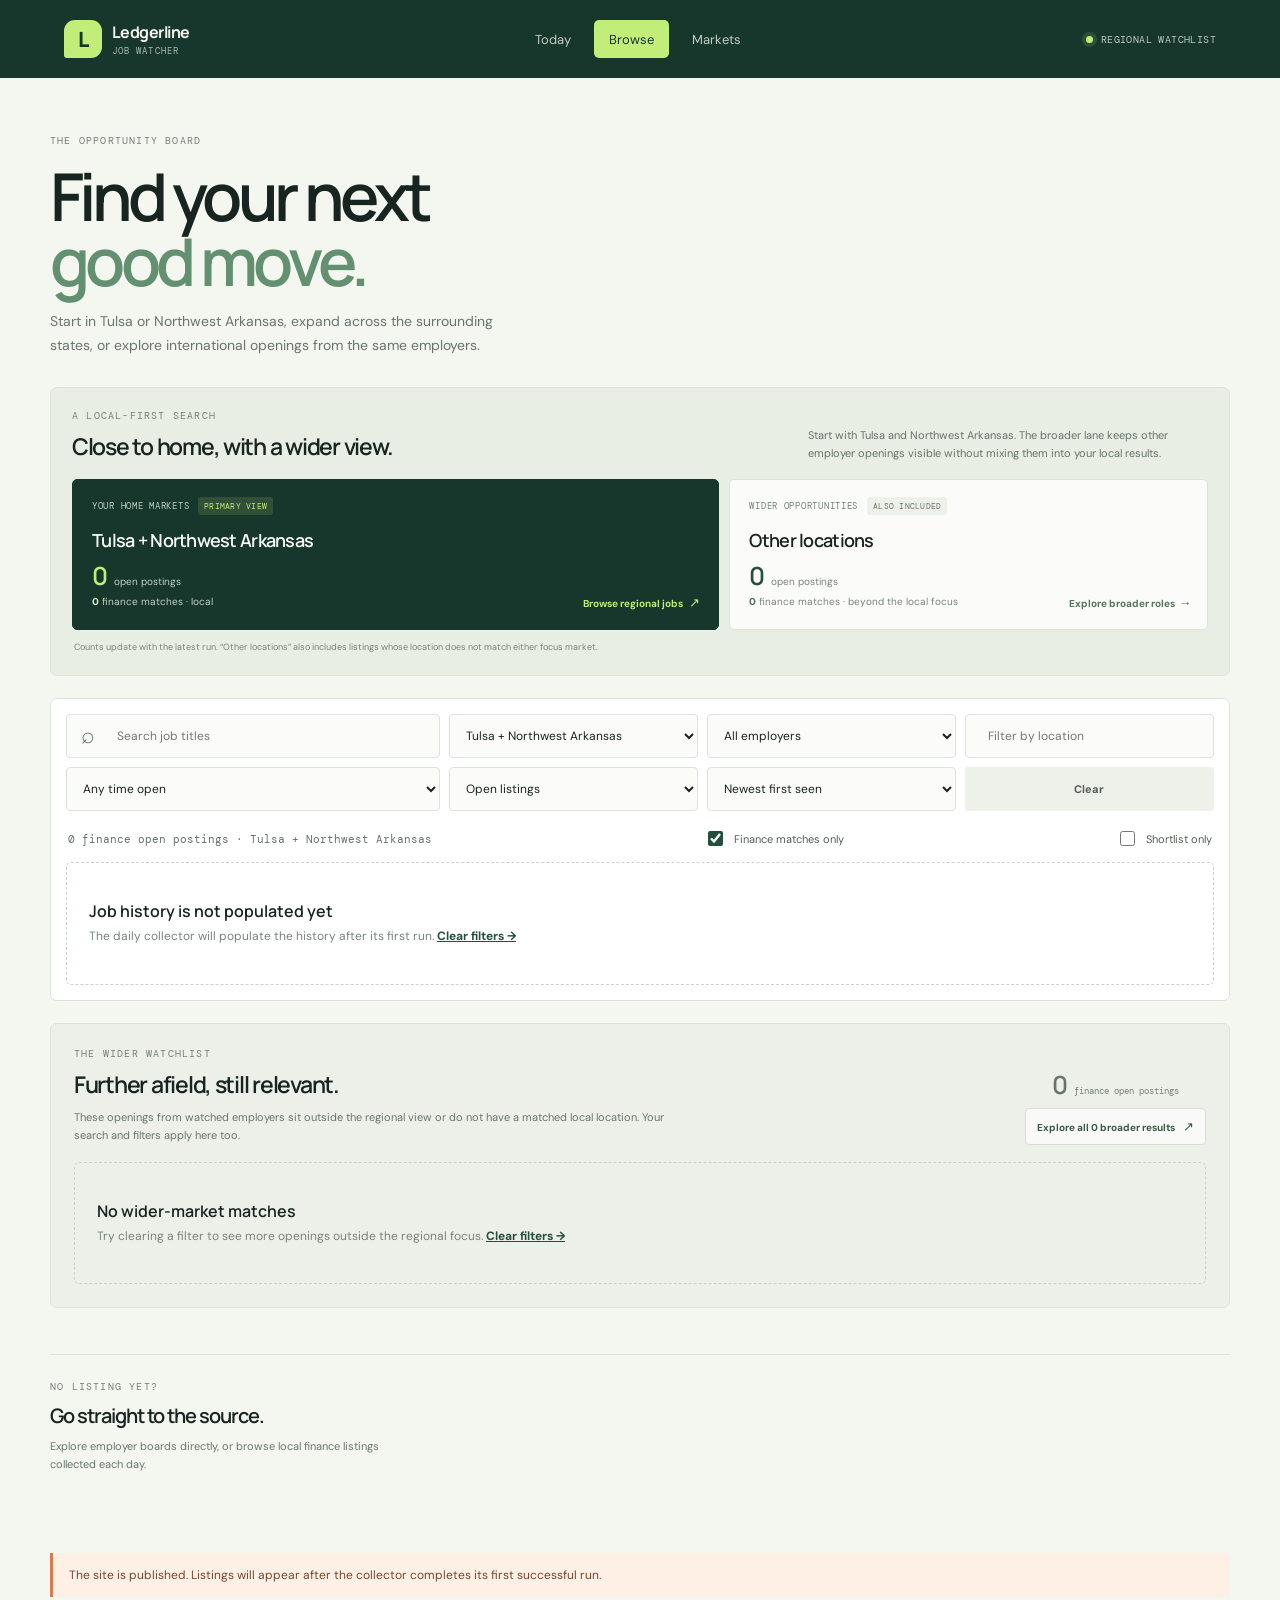
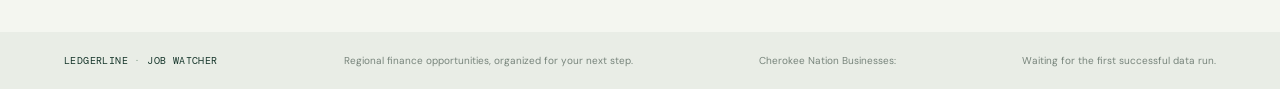
==== commit d36f76af: "Show Cherokee board distinction in page footers" ====
--- a/site/browse.html
+++ b/site/browse.html
@@ -78,6 +78,6 @@
     </section>
     <div class="notice-bar" id="data-notice" hidden></div>
   </main>
-  <footer class="site-footer"><a class="footer-brand" href="./index.html">LEDGERLINE <span>·</span> JOB WATCHER</a><span>Regional finance opportunities, organized for your next step.</span><span id="footer-data-state">Data refreshes with the project’s daily job scan.</span></footer>
+  <footer class="site-footer"><a class="footer-brand" href="./index.html">LEDGERLINE <span>·</span> JOB WATCHER</a><span>Regional finance opportunities, organized for your next step.</span><span class="footer-board-note" id="footer-board-note">Cherokee Nation Businesses: Corporate careers · Enterprise careers</span><span id="footer-data-state">Data refreshes with the project’s daily job scan.</span></footer>
 </body>
 </html>
--- a/site/assets/site.css
+++ b/site/assets/site.css
@@ -171,41 +171,32 @@
 .market-intro { padding-bottom: 28px; }
 .market-grid { display: grid; grid-template-columns: repeat(2, minmax(0, 1fr)); gap: 14px; }
 .market-card { position: relative; overflow: hidden; min-height: 350px; padding: 24px; border: 1px solid var(--line); border-radius: 7px; background: white; }
-.market-card.featured { background: var(--green); color: white; border-color: var(--green); }
 .market-card-head { position: relative; z-index: 1; display: flex; align-items: start; justify-content: space-between; gap: 14px; }
 .market-card .eyebrow { margin-bottom: 10px; }
 .market-card h2 { margin: 0; font: 600 24px var(--display); letter-spacing: -.06em; }
-.market-card.featured .eyebrow { color: #aebfb2; }
-.market-card.featured .market-card-head p { color: #c0cdc3; }
 .market-index { color: #93a198; font: 11px var(--mono); }
 .market-big-number { margin: 26px 0 2px; font: 600 58px/.95 var(--display); letter-spacing: -.09em; }
-.market-card.featured .market-big-number { color: var(--lime); }
 .market-count-label { margin: 0; color: #77847c; font: 10px var(--mono); }
-.market-card.featured .market-count-label { color: #b9c9bf; }
 .market-chart { display: grid; gap: 12px; margin-top: 27px; }
 .bar-row { display: grid; grid-template-columns: minmax(85px, .7fr) 1.3fr 23px; gap: 9px; align-items: center; font-size: 10px; }
 .bar-name { overflow: hidden; color: #66736b; text-overflow: ellipsis; white-space: nowrap; }
-.featured .bar-name { color: #c2cec6; }
 .bar-track { height: 6px; overflow: hidden; border-radius: 8px; background: #edf0eb; }
-.featured .bar-track { background: rgba(255,255,255,.13); }
 .bar-fill { height: 100%; border-radius: inherit; background: #74a284; }
-.featured .bar-fill { background: var(--lime); }
 .bar-number { color: #78857d; font: 10px var(--mono); text-align: right; }
-.featured .bar-number { color: #c9d5cc; }
 .market-card-footer { display: flex; justify-content: space-between; gap: 12px; margin-top: 24px; padding-top: 12px; border-top: 1px solid var(--line); color: #78847b; font-size: 10px; }
-.featured .market-card-footer { border-color: rgba(255,255,255,.16); color: #bdc9c1; }
 .market-cities { position: absolute; top: 85px; right: 21px; width: 130px; color: rgba(23,55,44,.07); font: 700 62px/.92 var(--display); letter-spacing: -.12em; text-align: right; pointer-events: none; }
-.featured .market-cities { color: rgba(194,237,121,.08); }
 .watchlist-section { margin-top: 44px; padding-bottom: 50px; }
-.market-source-list { display: grid; grid-template-columns: repeat(3, 1fr); gap: 8px; }
+.market-source-list { display: grid; grid-template-columns: repeat(5, minmax(0, 1fr)); gap: 8px; }
 .market-source { display: flex; justify-content: space-between; gap: 12px; padding: 11px 13px; border: 1px solid var(--line); border-radius: 4px; background: white; text-decoration: none; }
 .market-source strong { font-size: 10px; }
 .market-source span { color: #7c897f; font: 9px var(--mono); text-align: right; }
 .market-source:hover { border-color: #8daa94; }
 
-.site-footer { display: flex; justify-content: space-between; gap: 18px; align-items: center; padding: 22px max(5vw, calc((100vw - 1280px) / 2)); background: #e9ede6; color: #77847b; font-size: 10px; }
+.site-footer { display: flex; flex-wrap: wrap; justify-content: space-between; gap: 12px 18px; align-items: center; padding: 22px max(5vw, calc((100vw - 1280px) / 2)); background: #e9ede6; color: #77847b; font-size: 10px; }
 .footer-brand { color: var(--green); text-decoration: none; font: 10px var(--mono); letter-spacing: .04em; white-space: nowrap; }
 .footer-brand span { color: #89a48f; }
+.footer-board-note a { color: inherit; text-decoration-color: #aab7aa; text-underline-offset: 2px; }
+.footer-board-note a:hover { color: var(--green); }
 
 @media (max-width: 900px) {
   .site-header { padding: 0 24px; }
@@ -214,6 +205,7 @@
   .hero-copy { padding: 50px 7%; }
   .hero-side { padding: 32px 9%; }
   .source-grid { grid-template-columns: repeat(3, 1fr); }
+  .market-source-list { grid-template-columns: repeat(3, minmax(0, 1fr)); }
   .filter-bar { grid-template-columns: minmax(180px, 1fr) 170px 170px auto; }
   .site-footer { padding: 20px 24px; }
 }
